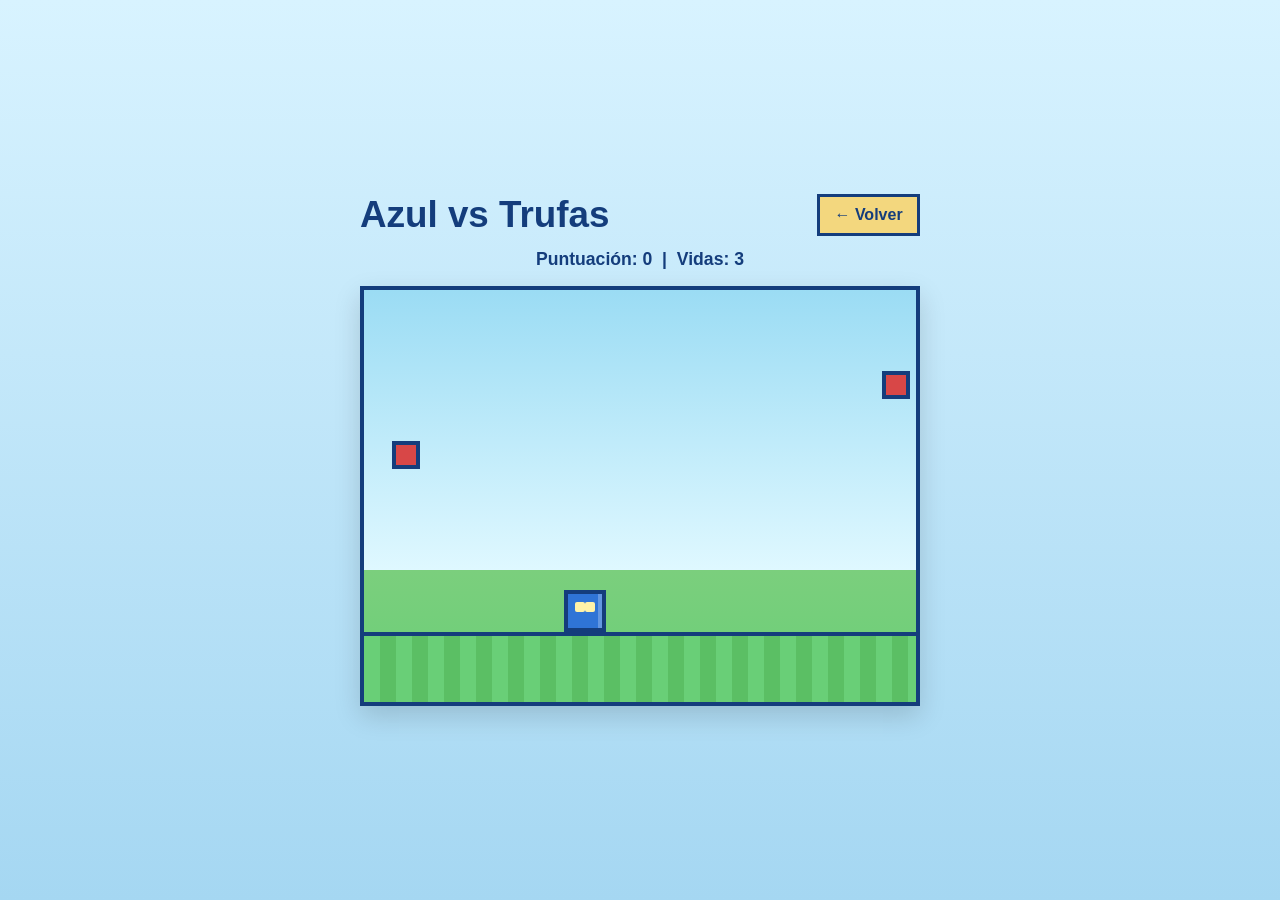
==== game.html @ b3052391 "Add downloadable pixel-art mini-game page for the story website" ====
<!doctype html>
<html lang="es">
<head>
  <meta charset="utf-8">
  <meta name="viewport" content="width=device-width, initial-scale=1">
  <title>Azul vs Trufas Malvadas</title>
  <style>
    :root {
      --sky: #9bdcf4;
      --sky2: #dff8ff;
      --grass: #7bcf7d;
      --blue: #2f74d6;
      --blue-dark: #143d7c;
      --gold: #f3d77e;
      --red: #d84747;
      --green: #5ccf6a;
      --text: #1e1d2f;
      --pixel: 4px;
    }

    * { box-sizing: border-box; }

    body {
      margin: 0;
      min-height: 100vh;
      display: grid;
      place-items: center;
      background: linear-gradient(180deg, #d8f3ff 0%, #a5d7f2 100%);
      font-family: Arial, Helvetica, sans-serif;
      color: var(--text);
    }

    .game-shell {
      width: min(560px, 92vw);
      text-align: center;
    }

    .topbar {
      display: flex;
      align-items: center;
      justify-content: space-between;
      gap: 1rem;
      margin-bottom: 0.8rem;
      flex-wrap: wrap;
    }

    h1 {
      margin: 0;
      font-size: clamp(1.5rem, 4vw, 2.3rem);
      color: var(--blue-dark);
    }

    .back-link {
      text-decoration: none;
      color: var(--blue-dark);
      font-weight: bold;
      border: 3px solid var(--blue-dark);
      background: var(--gold);
      padding: 0.55rem 0.9rem;
      display: inline-block;
    }

    .hud {
      font-size: 1.1rem;
      font-weight: 700;
      margin: 0.5rem 0 1rem;
      color: var(--blue-dark);
    }

    #game {
      position: relative;
      width: 100%;
      height: 420px;
      background: linear-gradient(180deg, var(--sky) 0%, var(--sky2) 68%, var(--grass) 68%, #69cf77 100%);
      border: 4px solid var(--blue-dark);
      overflow: hidden;
      image-rendering: pixelated;
      box-shadow: 0 10px 25px rgba(0,0,0,0.15);
    }

    .ground {
      position: absolute;
      left: 0;
      right: 0;
      bottom: 0;
      height: 70px;
      background: repeating-linear-gradient(
        90deg,
        #69cf77 0,
        #69cf77 16px,
        #5bbf64 16px,
        #5bbf64 32px
      );
      border-top: 4px solid var(--blue-dark);
    }

    .player {
      position: absolute;
      left: 200px;
      bottom: 70px;
      width: 42px;
      height: 42px;
      background: var(--blue);
      border: 4px solid var(--blue-dark);
      box-shadow: inset -4px 0 0 rgba(255,255,255,0.25);
      z-index: 3;
    }

    .player::before,
    .player::after {
      content: "";
      position: absolute;
      background: #fff2a8;
      width: 10px;
      height: 10px;
      top: 8px;
      border-radius: 2px;
    }

    .player::before { left: 7px; }
    .player::after { right: 7px; }

    .trufa {
      position: absolute;
      width: 28px;
      height: 28px;
      border: 4px solid var(--blue-dark);
      z-index: 2;
    }

    .trufa.buena {
      background: var(--green);
    }

    .trufa.mala {
      background: var(--red);
    }

    .game-over {
      position: absolute;
      inset: 0;
      display: none;
      place-items: center;
      background: rgba(0,0,0,0.45);
      z-index: 10;
      text-align: center;
      color: white;
      font-weight: 700;
      font-size: clamp(1.1rem, 3vw, 2rem);
    }

    .game-over.show {
      display: grid;
    }

    .game-over-box {
      background: rgba(20, 61, 124, 0.9);
      border: 4px solid #fff;
      padding: 1.2rem 1.5rem;
      box-shadow: 0 10px 20px rgba(0,0,0,0.2);
    }

    .game-over-box button {
      margin-top: 1rem;
      background: var(--gold);
      color: var(--blue-dark);
      border: 3px solid var(--blue-dark);
      font-size: 1rem;
      font-weight: 700;
      padding: 0.7rem 1rem;
      cursor: pointer;
    }

    @media (max-width: 520px) {
      .topbar {
        justify-content: center;
      }
      .back-link {
        width: 100%;
      }
    }
  </style>
</head>
<body>
  <div class="game-shell">
    <div class="topbar">
      <h1>Azul vs Trufas</h1>
      <a class="back-link" href="index.html">← Volver</a>
    </div>

    <div class="hud">
      Puntuación: <span id="score">0</span> &nbsp;|&nbsp; Vidas: <span id="lives">3</span>
    </div>

    <div id="game" aria-label="Juego Azul y trufas">
      <div class="player" id="player"></div>
      <div class="ground"></div>
      <div id="gameOver" class="game-over">
        <div class="game-over-box">
          <div>¡Game Over!</div>
          <div style="margin-top: 0.5rem;">Puntuación: <span id="finalScore">0</span></div>
          <button onclick="restartGame()">Jugar otra vez</button>
        </div>
      </div>
    </div>
  </div>

  <script>
    const game = document.getElementById('game');
    const player = document.getElementById('player');
    const scoreEl = document.getElementById('score');
    const livesEl = document.getElementById('lives');
    const gameOverEl = document.getElementById('gameOver');
    const finalScoreEl = document.getElementById('finalScore');

    let playerX = 200;
    let score = 0;
    let lives = 3;
    let gameRunning = true;
    let trufas = [];

    function updateHud() {
      scoreEl.textContent = score;
      livesEl.textContent = lives;
    }

    function movePlayer(direction) {
      if (!gameRunning) return;
      const step = 18;
      playerX += direction * step;
      const maxX = game.clientWidth - 42;
      if (playerX < 0) playerX = 0;
      if (playerX > maxX) playerX = maxX;
      player.style.left = playerX + 'px';
    }

    document.addEventListener('keydown', (event) => {
      const key = event.key.toLowerCase();
      if (key === 'a' || key === 'arrowleft') movePlayer(-1);
      if (key === 'd' || key === 'arrowright') movePlayer(1);
    });

    function createTrufa() {
      if (!gameRunning) return;
      const trufa = document.createElement('div');
      const buena = Math.random() < 0.6;
      trufa.className = `trufa ${buena ? 'buena' : 'mala'}`;
      const left = Math.random() * (game.clientWidth - 28);
      trufa.style.left = left + 'px';
      trufa.style.top = '0px';
      game.appendChild(trufa);

      trufas.push({
        el: trufa,
        x: left,
        y: 0,
        buena,
        speed: 2 + Math.random() * 2.2
      });
    }

    function checkCollision(trufa) {
      const playerLeft = playerX;
      const playerRight = playerX + 42;
      const playerTop = 350;
      const playerBottom = 420;

      const trufaLeft = trufa.x;
      const trufaRight = trufa.x + 28;
      const trufaTop = trufa.y;
      const trufaBottom = trufa.y + 28;

      return !(playerRight < trufaLeft || playerLeft > trufaRight || playerBottom < trufaTop || playerTop > trufaBottom);
    }

    function updateGame() {
      if (!gameRunning) return;

      for (let i = trufas.length - 1; i >= 0; i--) {
        const t = trufas[i];
        t.y += t.speed;
        t.el.style.top = t.y + 'px';

        if (checkCollision(t)) {
          if (t.buena) {
            score += 10;
          } else {
            lives -= 1;
            if (lives <= 0) {
              endGame();
              break;
            }
          }
          t.el.remove();
          trufas.splice(i, 1);
          updateHud();
          continue;
        }

        if (t.y > 420) {
          t.el.remove();
          trufas.splice(i, 1);
        }
      }

      requestAnimationFrame(updateGame);
    }

    function endGame() {
      gameRunning = false;
      finalScoreEl.textContent = score;
      gameOverEl.classList.add('show');
    }

    function restartGame() {
      score = 0;
      lives = 3;
      playerX = 200;
      gameRunning = true;
      trufas.forEach((t) => t.el.remove());
      trufas = [];
      gameOverEl.classList.remove('show');
      player.style.left = playerX + 'px';
      updateHud();
      requestAnimationFrame(updateGame);
    }

    function spawnLoop() {
      if (!gameRunning) return;
      createTrufa();
      setTimeout(spawnLoop, 700);
    }

    updateHud();
    player.style.left = playerX + 'px';
    restartGame();
    spawnLoop();
  </script>
</body>
</html>
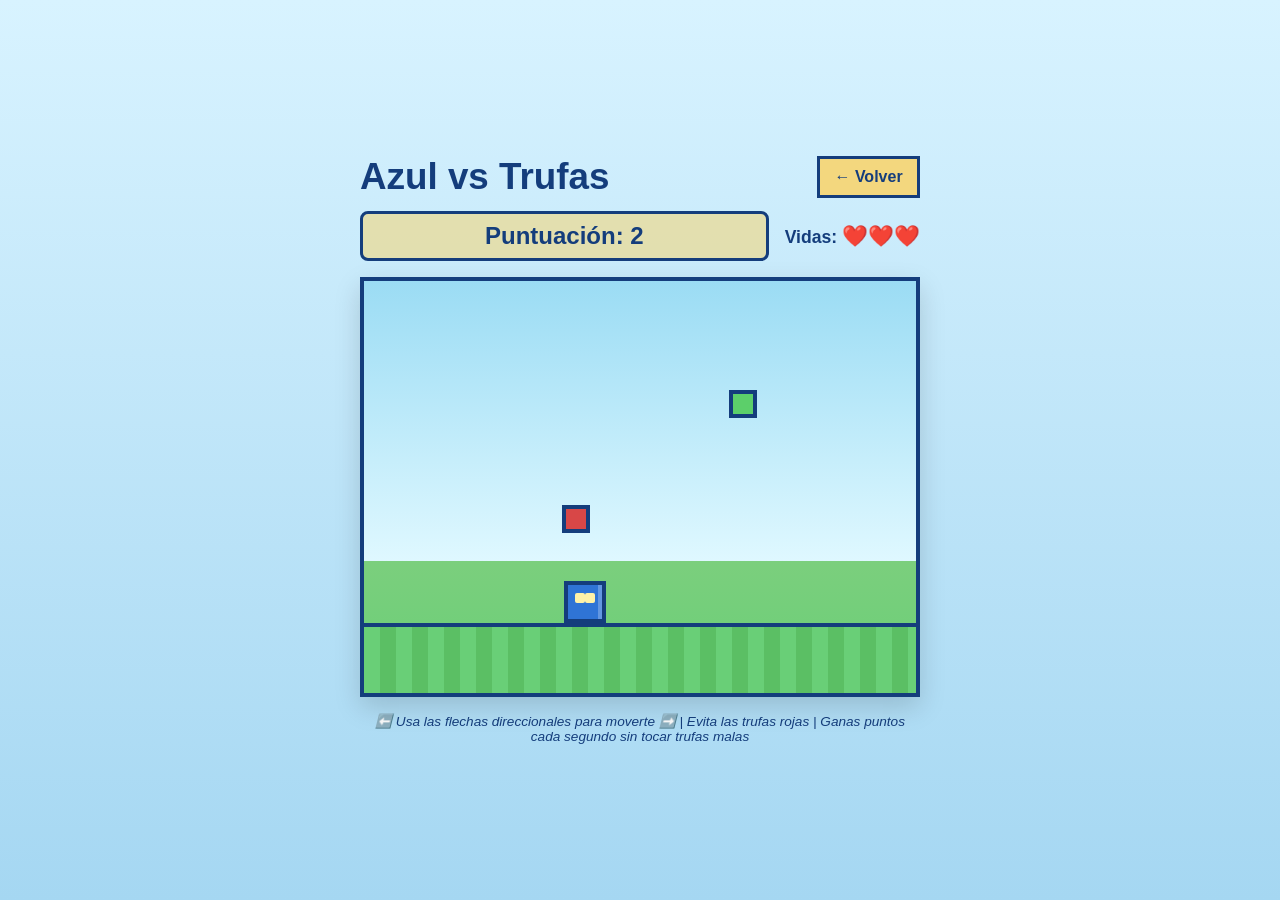
==== commit 25633008: "Update game: add arrow key controls, time-based scoring, and centered score display" ====
--- a/game.html
+++ b/game.html
@@ -15,7 +15,6 @@
       --red: #d84747;
       --green: #5ccf6a;
       --text: #1e1d2f;
-      --pixel: 4px;
     }
 
     * { box-sizing: border-box; }
@@ -61,10 +60,31 @@
     }
 
     .hud {
+      display: flex;
+      justify-content: space-around;
+      align-items: center;
       font-size: 1.1rem;
       font-weight: 700;
       margin: 0.5rem 0 1rem;
       color: var(--blue-dark);
+      gap: 1rem;
+      flex-wrap: wrap;
+    }
+
+    .score-center {
+      flex: 1;
+      text-align: center;
+      font-size: 1.5rem;
+      background: rgba(243, 215, 126, 0.6);
+      padding: 0.5rem 1rem;
+      border: 3px solid var(--blue-dark);
+      border-radius: 8px;
+      min-width: 150px;
+    }
+
+    .hud-side {
+      display: flex;
+      gap: 1rem;
     }
 
     #game {
@@ -104,6 +124,7 @@
       border: 4px solid var(--blue-dark);
       box-shadow: inset -4px 0 0 rgba(255,255,255,0.25);
       z-index: 3;
+      transition: left 0.08s linear;
     }
 
     .player::before,
@@ -171,11 +192,28 @@
       cursor: pointer;
     }
 
+    .lives-display {
+      font-size: 1.3rem;
+    }
+
+    .instructions {
+      font-size: 0.85rem;
+      color: var(--blue-dark);
+      margin-top: 1rem;
+      font-style: italic;
+    }
+
     @media (max-width: 520px) {
       .topbar {
         justify-content: center;
       }
       .back-link {
+        width: 100%;
+      }
+      .hud {
+        flex-direction: column;
+      }
+      .score-center {
         width: 100%;
       }
     }
@@ -189,7 +227,12 @@
     </div>
 
     <div class="hud">
-      Puntuación: <span id="score">0</span> &nbsp;|&nbsp; Vidas: <span id="lives">3</span>
+      <div class="score-center">
+        Puntuación: <span id="score">0</span>
+      </div>
+      <div class="hud-side">
+        <div>Vidas: <span class="lives-display" id="lives">❤️❤️❤️</span></div>
+      </div>
     </div>
 
     <div id="game" aria-label="Juego Azul y trufas">
@@ -198,10 +241,14 @@
       <div id="gameOver" class="game-over">
         <div class="game-over-box">
           <div>¡Game Over!</div>
-          <div style="margin-top: 0.5rem;">Puntuación: <span id="finalScore">0</span></div>
+          <div style="margin-top: 0.5rem;">Puntuación Final: <span id="finalScore">0</span></div>
           <button onclick="restartGame()">Jugar otra vez</button>
         </div>
       </div>
+    </div>
+
+    <div class="instructions">
+      ⬅️ Usa las flechas direccionales para moverte ➡️ | Evita las trufas rojas | Ganas puntos cada segundo sin tocar trufas malas
     </div>
   </div>
 
@@ -218,16 +265,28 @@
     let lives = 3;
     let gameRunning = true;
     let trufas = [];
+    let keysPressed = {};
 
     function updateHud() {
       scoreEl.textContent = score;
-      livesEl.textContent = lives;
-    }
-
-    function movePlayer(direction) {
+      const hearts = [];
+      for (let i = 0; i < lives; i++) {
+        hearts.push('❤️');
+      }
+      livesEl.textContent = hearts.length > 0 ? hearts.join('') : '💔';
+    }
+
+    function movePlayer() {
       if (!gameRunning) return;
       const step = 18;
-      playerX += direction * step;
+      
+      if (keysPressed['ArrowLeft']) {
+        playerX -= step;
+      }
+      if (keysPressed['ArrowRight']) {
+        playerX += step;
+      }
+
       const maxX = game.clientWidth - 42;
       if (playerX < 0) playerX = 0;
       if (playerX > maxX) playerX = maxX;
@@ -235,15 +294,29 @@
     }
 
     document.addEventListener('keydown', (event) => {
-      const key = event.key.toLowerCase();
-      if (key === 'a' || key === 'arrowleft') movePlayer(-1);
-      if (key === 'd' || key === 'arrowright') movePlayer(1);
+      if (event.key === 'ArrowLeft') {
+        keysPressed['ArrowLeft'] = true;
+        event.preventDefault();
+      }
+      if (event.key === 'ArrowRight') {
+        keysPressed['ArrowRight'] = true;
+        event.preventDefault();
+      }
+    });
+
+    document.addEventListener('keyup', (event) => {
+      if (event.key === 'ArrowLeft') {
+        keysPressed['ArrowLeft'] = false;
+      }
+      if (event.key === 'ArrowRight') {
+        keysPressed['ArrowRight'] = false;
+      }
     });
 
     function createTrufa() {
       if (!gameRunning) return;
       const trufa = document.createElement('div');
-      const buena = Math.random() < 0.6;
+      const buena = Math.random() < 0.35; // 65% malas, 35% buenas
       trufa.className = `trufa ${buena ? 'buena' : 'mala'}`;
       const left = Math.random() * (game.clientWidth - 28);
       trufa.style.left = left + 'px';
@@ -255,7 +328,7 @@
         x: left,
         y: 0,
         buena,
-        speed: 2 + Math.random() * 2.2
+        speed: 2.5 + Math.random() * 2
       });
     }
 
@@ -276,15 +349,15 @@
     function updateGame() {
       if (!gameRunning) return;
 
+      movePlayer();
+
       for (let i = trufas.length - 1; i >= 0; i--) {
         const t = trufas[i];
         t.y += t.speed;
         t.el.style.top = t.y + 'px';
 
         if (checkCollision(t)) {
-          if (t.buena) {
-            score += 10;
-          } else {
+          if (!t.buena) {
             lives -= 1;
             if (lives <= 0) {
               endGame();
@@ -306,6 +379,13 @@
       requestAnimationFrame(updateGame);
     }
 
+    function scoreIncrement() {
+      if (!gameRunning) return;
+      score += 1;
+      scoreEl.textContent = score;
+      setTimeout(scoreIncrement, 1000);
+    }
+
     function endGame() {
       gameRunning = false;
       finalScoreEl.textContent = score;
@@ -317,18 +397,20 @@
       lives = 3;
       playerX = 200;
       gameRunning = true;
+      keysPressed = {};
       trufas.forEach((t) => t.el.remove());
       trufas = [];
       gameOverEl.classList.remove('show');
       player.style.left = playerX + 'px';
       updateHud();
       requestAnimationFrame(updateGame);
+      scoreIncrement();
     }
 
     function spawnLoop() {
       if (!gameRunning) return;
       createTrufa();
-      setTimeout(spawnLoop, 700);
+      setTimeout(spawnLoop, 650);
     }
 
     updateHud();
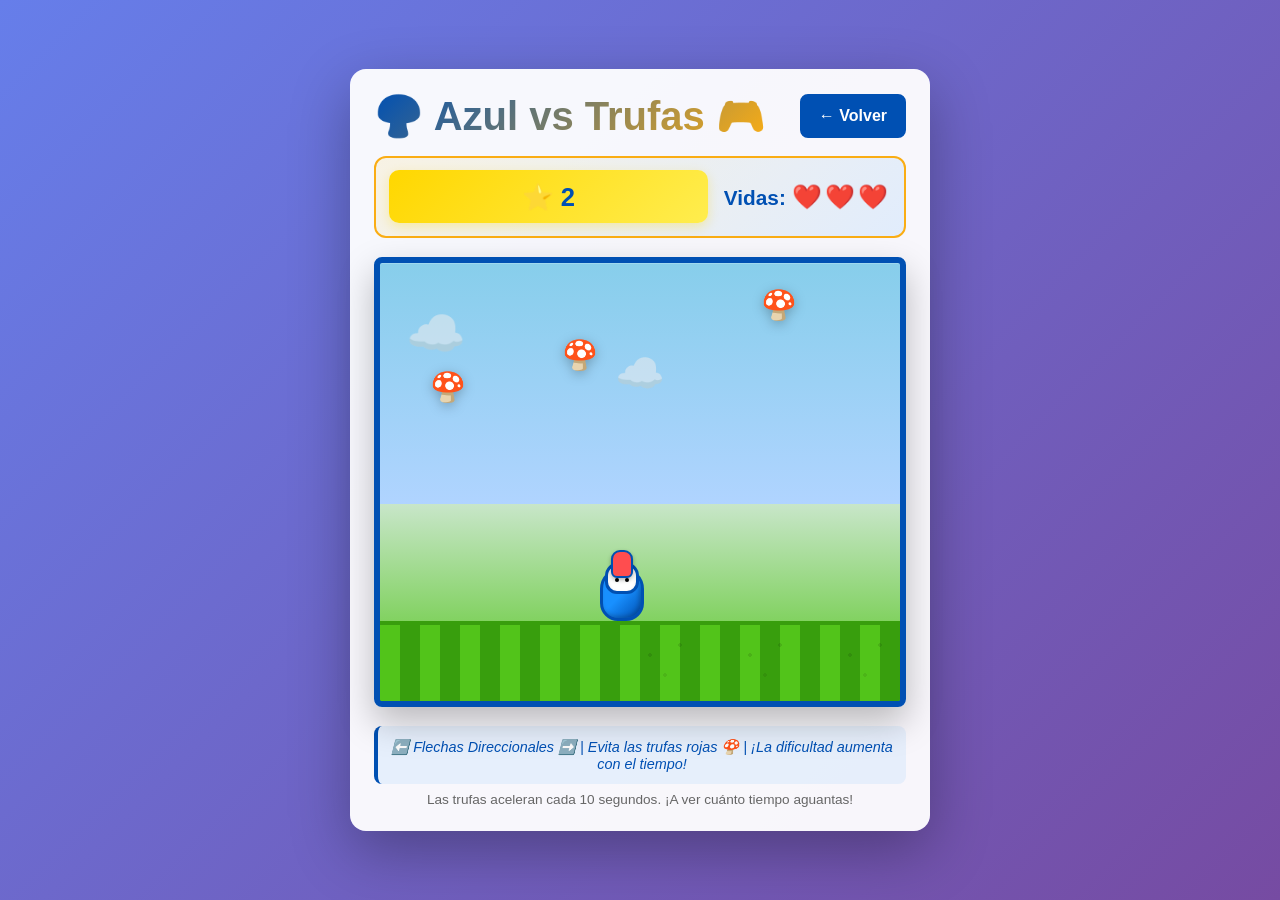
==== commit 13a3daca: "Add visual effects, progressive difficulty, better pixel art styling, and improved graphics" ====
--- a/game.html
+++ b/game.html
@@ -3,18 +3,20 @@
 <head>
   <meta charset="utf-8">
   <meta name="viewport" content="width=device-width, initial-scale=1">
-  <title>Azul vs Trufas Malvadas</title>
+  <title>Azul vs Trufas Malvadas 🎮</title>
   <style>
     :root {
-      --sky: #9bdcf4;
-      --sky2: #dff8ff;
-      --grass: #7bcf7d;
-      --blue: #2f74d6;
-      --blue-dark: #143d7c;
-      --gold: #f3d77e;
-      --red: #d84747;
-      --green: #5ccf6a;
-      --text: #1e1d2f;
+      --sky: #87ceeb;
+      --sky-dark: #4a90e2;
+      --grass: #52c41a;
+      --grass-dark: #389e0d;
+      --blue: #1890ff;
+      --blue-dark: #0050b3;
+      --gold: #faad14;
+      --red: #ff4d4f;
+      --green: #52c41a;
+      --text: #1a1a1a;
+      --white: #ffffff;
     }
 
     * { box-sizing: border-box; }
@@ -24,14 +26,18 @@
       min-height: 100vh;
       display: grid;
       place-items: center;
-      background: linear-gradient(180deg, #d8f3ff 0%, #a5d7f2 100%);
-      font-family: Arial, Helvetica, sans-serif;
+      background: linear-gradient(135deg, #667eea 0%, #764ba2 100%);
+      font-family: 'Arial', sans-serif;
       color: var(--text);
     }
 
     .game-shell {
-      width: min(560px, 92vw);
+      width: min(580px, 95vw);
       text-align: center;
+      background: rgba(255, 255, 255, 0.95);
+      padding: 1.5rem;
+      border-radius: 16px;
+      box-shadow: 0 20px 60px rgba(0, 0, 0, 0.3);
     }
 
     .topbar {
@@ -39,24 +45,35 @@
       align-items: center;
       justify-content: space-between;
       gap: 1rem;
-      margin-bottom: 0.8rem;
+      margin-bottom: 1rem;
       flex-wrap: wrap;
     }
 
     h1 {
       margin: 0;
-      font-size: clamp(1.5rem, 4vw, 2.3rem);
-      color: var(--blue-dark);
+      font-size: clamp(1.8rem, 5vw, 2.5rem);
+      background: linear-gradient(135deg, var(--blue-dark), var(--gold));
+      -webkit-background-clip: text;
+      -webkit-text-fill-color: transparent;
+      background-clip: text;
     }
 
     .back-link {
       text-decoration: none;
-      color: var(--blue-dark);
+      color: white;
       font-weight: bold;
       border: 3px solid var(--blue-dark);
+      background: var(--blue-dark);
+      padding: 0.6rem 1rem;
+      display: inline-block;
+      border-radius: 8px;
+      transition: all 0.3s;
+    }
+
+    .back-link:hover {
       background: var(--gold);
-      padding: 0.55rem 0.9rem;
-      display: inline-block;
+      color: var(--blue-dark);
+      border-color: var(--gold);
     }
 
     .hud {
@@ -65,37 +82,73 @@
       align-items: center;
       font-size: 1.1rem;
       font-weight: 700;
-      margin: 0.5rem 0 1rem;
+      margin: 0.8rem 0 1.2rem;
       color: var(--blue-dark);
       gap: 1rem;
       flex-wrap: wrap;
+      padding: 0.8rem;
+      background: linear-gradient(135deg, rgba(255, 193, 7, 0.1), rgba(24, 144, 255, 0.1));
+      border-radius: 12px;
+      border: 2px solid var(--gold);
     }
 
     .score-center {
       flex: 1;
       text-align: center;
-      font-size: 1.5rem;
-      background: rgba(243, 215, 126, 0.6);
-      padding: 0.5rem 1rem;
-      border: 3px solid var(--blue-dark);
-      border-radius: 8px;
-      min-width: 150px;
+      font-size: 1.6rem;
+      background: linear-gradient(135deg, #ffd700, #ffed4e);
+      padding: 0.7rem 1.2rem;
+      border-radius: 10px;
+      box-shadow: 0 4px 12px rgba(255, 215, 0, 0.3);
+      min-width: 160px;
+      color: var(--blue-dark);
+      font-weight: 800;
     }
 
     .hud-side {
       display: flex;
-      gap: 1rem;
+      gap: 1.5rem;
+      font-size: 1.3rem;
+    }
+
+    .lives-display {
+      font-size: 1.5rem;
+      letter-spacing: 0.2rem;
     }
 
     #game {
       position: relative;
       width: 100%;
-      height: 420px;
-      background: linear-gradient(180deg, var(--sky) 0%, var(--sky2) 68%, var(--grass) 68%, #69cf77 100%);
-      border: 4px solid var(--blue-dark);
+      height: 450px;
+      background: linear-gradient(180deg, var(--sky) 0%, #b0d4ff 55%, #c8e6c9 55%, var(--grass) 100%);
+      border: 6px solid var(--blue-dark);
       overflow: hidden;
       image-rendering: pixelated;
-      box-shadow: 0 10px 25px rgba(0,0,0,0.15);
+      image-rendering: crisp-edges;
+      box-shadow: 0 15px 35px rgba(0, 0, 0, 0.25), inset 0 1px 0 rgba(255, 255, 255, 0.2);
+      border-radius: 8px;
+    }
+
+    .clouds {
+      position: absolute;
+      top: 10%;
+      left: 5%;
+      font-size: 3rem;
+      opacity: 0.6;
+      animation: float 8s infinite ease-in-out;
+      z-index: 0;
+    }
+
+    .clouds:nth-child(2) {
+      top: 20%;
+      right: 5%;
+      animation: float 12s infinite ease-in-out;
+      font-size: 2.5rem;
+    }
+
+    @keyframes float {
+      0%, 100% { transform: translateY(0px); }
+      50% { transform: translateY(-20px); }
     }
 
     .ground {
@@ -103,58 +156,134 @@
       left: 0;
       right: 0;
       bottom: 0;
-      height: 70px;
+      height: 80px;
       background: repeating-linear-gradient(
         90deg,
-        #69cf77 0,
-        #69cf77 16px,
-        #5bbf64 16px,
-        #5bbf64 32px
+        var(--grass) 0,
+        var(--grass) 20px,
+        var(--grass-dark) 20px,
+        var(--grass-dark) 40px
       );
-      border-top: 4px solid var(--blue-dark);
+      border-top: 4px solid var(--grass-dark);
+      z-index: 1;
+    }
+
+    .ground::before {
+      content: "";
+      position: absolute;
+      width: 100%;
+      height: 100%;
+      background-image: 
+        radial-gradient(circle at 10% 30%, rgba(0, 0, 0, 0.1) 2px, transparent 2px),
+        radial-gradient(circle at 25% 50%, rgba(0, 0, 0, 0.08) 2px, transparent 2px),
+        radial-gradient(circle at 40% 20%, rgba(0, 0, 0, 0.1) 2px, transparent 2px);
+      background-size: 100px 100px;
     }
 
     .player {
       position: absolute;
-      left: 200px;
-      bottom: 70px;
-      width: 42px;
-      height: 42px;
-      background: var(--blue);
-      border: 4px solid var(--blue-dark);
-      box-shadow: inset -4px 0 0 rgba(255,255,255,0.25);
+      left: 220px;
+      bottom: 80px;
+      width: 44px;
+      height: 54px;
       z-index: 3;
-      transition: left 0.08s linear;
-    }
-
-    .player::before,
-    .player::after {
+      transition: left 0.06s linear;
+    }
+
+    .smurf {
+      width: 100%;
+      height: 100%;
+      position: relative;
+      background: linear-gradient(135deg, var(--blue) 0%, #1890ff 50%, #0050b3 100%);
+      border: 3px solid var(--blue-dark);
+      border-radius: 22px 22px 18px 18px;
+      box-shadow: inset -2px -2px 4px rgba(0, 0, 0, 0.2);
+    }
+
+    .smurf::before {
       content: "";
       position: absolute;
-      background: #fff2a8;
-      width: 10px;
-      height: 10px;
+      width: 28px;
+      height: 26px;
+      background: #fff;
+      border: 3px solid var(--blue-dark);
+      border-radius: 14px 14px 12px 12px;
+      top: -8px;
+      left: 50%;
+      transform: translateX(-50%);
+      box-shadow: inset 0 2px 4px rgba(0, 0, 0, 0.1);
+    }
+
+    .smurf::after {
+      content: "";
+      position: absolute;
+      width: 18px;
+      height: 24px;
+      background: var(--red);
+      border: 2px solid var(--blue-dark);
+      border-radius: 9px 9px 6px 6px;
+      top: -20px;
+      left: 50%;
+      transform: translateX(-50%);
+      box-shadow: 0 2px 4px rgba(0, 0, 0, 0.3);
+    }
+
+    .eyes {
+      position: absolute;
       top: 8px;
-      border-radius: 2px;
-    }
-
-    .player::before { left: 7px; }
-    .player::after { right: 7px; }
+      left: 50%;
+      transform: translateX(-50%);
+      width: 16px;
+      display: flex;
+      justify-content: space-around;
+      gap: 4px;
+    }
+
+    .eye {
+      width: 4px;
+      height: 4px;
+      background: #000;
+      border-radius: 50%;
+    }
 
     .trufa {
       position: absolute;
-      width: 28px;
-      height: 28px;
-      border: 4px solid var(--blue-dark);
+      width: 32px;
+      height: 32px;
       z-index: 2;
+      display: flex;
+      align-items: center;
+      justify-content: center;
+      font-size: 1.8rem;
+      filter: drop-shadow(0 3px 6px rgba(0, 0, 0, 0.25));
+    }
+
+    .trufa.mala {
+      color: #8B4513;
     }
 
     .trufa.buena {
-      background: var(--green);
-    }
-
-    .trufa.mala {
-      background: var(--red);
+      color: #556B2F;
+    }
+
+    .damage-effect {
+      position: absolute;
+      pointer-events: none;
+      z-index: 5;
+      font-weight: 800;
+      font-size: 1.5rem;
+      animation: damageFloat 0.8s ease-out forwards;
+    }
+
+    @keyframes damageFloat {
+      0% {
+        opacity: 1;
+        transform: translate(0, 0) scale(1);
+      }
+      100% {
+        opacity: 0;
+        transform: translate(0, -40px) scale(1.3);
+      }
     }
 
     .game-over {
@@ -162,12 +291,12 @@
       inset: 0;
       display: none;
       place-items: center;
-      background: rgba(0,0,0,0.45);
+      background: rgba(0, 0, 0, 0.6);
+      backdrop-filter: blur(4px);
       z-index: 10;
       text-align: center;
       color: white;
       font-weight: 700;
-      font-size: clamp(1.1rem, 3vw, 2rem);
     }
 
     .game-over.show {
@@ -175,46 +304,98 @@
     }
 
     .game-over-box {
-      background: rgba(20, 61, 124, 0.9);
-      border: 4px solid #fff;
-      padding: 1.2rem 1.5rem;
-      box-shadow: 0 10px 20px rgba(0,0,0,0.2);
+      background: linear-gradient(135deg, var(--blue-dark), #0a2f6a);
+      border: 6px solid var(--gold);
+      padding: 2rem 1.8rem;
+      box-shadow: 0 20px 60px rgba(0, 0, 0, 0.4);
+      border-radius: 16px;
+      animation: popIn 0.4s cubic-bezier(0.34, 1.56, 0.64, 1);
+    }
+
+    @keyframes popIn {
+      0% {
+        transform: scale(0.8);
+        opacity: 0;
+      }
+      100% {
+        transform: scale(1);
+        opacity: 1;
+      }
+    }
+
+    .game-over-box div:first-child {
+      font-size: 2.5rem;
+      margin-bottom: 0.8rem;
+      text-shadow: 0 4px 8px rgba(0, 0, 0, 0.3);
     }
 
     .game-over-box button {
-      margin-top: 1rem;
-      background: var(--gold);
+      margin-top: 1.2rem;
+      background: linear-gradient(135deg, var(--gold), #ffc53d);
       color: var(--blue-dark);
-      border: 3px solid var(--blue-dark);
-      font-size: 1rem;
-      font-weight: 700;
-      padding: 0.7rem 1rem;
+      border: 4px solid white;
+      font-size: 1.1rem;
+      font-weight: 800;
+      padding: 0.9rem 1.5rem;
       cursor: pointer;
-    }
-
-    .lives-display {
-      font-size: 1.3rem;
+      border-radius: 10px;
+      transition: all 0.3s;
+      box-shadow: 0 4px 12px rgba(250, 173, 20, 0.3);
+    }
+
+    .game-over-box button:hover {
+      transform: scale(1.05);
+      box-shadow: 0 6px 16px rgba(250, 173, 20, 0.5);
+    }
+
+    .game-over-box button:active {
+      transform: scale(0.95);
     }
 
     .instructions {
+      font-size: 0.9rem;
+      color: var(--blue-dark);
+      margin-top: 1.2rem;
+      font-style: italic;
+      padding: 0.8rem;
+      background: rgba(24, 144, 255, 0.08);
+      border-radius: 8px;
+      border-left: 4px solid var(--blue-dark);
+    }
+
+    .difficulty-info {
       font-size: 0.85rem;
-      color: var(--blue-dark);
-      margin-top: 1rem;
-      font-style: italic;
+      color: #666;
+      margin-top: 0.5rem;
     }
 
     @media (max-width: 520px) {
+      .game-shell {
+        padding: 1rem;
+      }
+
       .topbar {
         justify-content: center;
       }
+
       .back-link {
         width: 100%;
       }
+
       .hud {
         flex-direction: column;
       }
+
       .score-center {
         width: 100%;
+      }
+
+      #game {
+        height: 380px;
+      }
+
+      .hud-side {
+        gap: 2rem;
       }
     }
   </style>
@@ -222,13 +403,13 @@
 <body>
   <div class="game-shell">
     <div class="topbar">
-      <h1>Azul vs Trufas</h1>
+      <h1>🍄 Azul vs Trufas 🎮</h1>
       <a class="back-link" href="index.html">← Volver</a>
     </div>
 
     <div class="hud">
       <div class="score-center">
-        Puntuación: <span id="score">0</span>
+        ⭐ <span id="score">0</span>
       </div>
       <div class="hud-side">
         <div>Vidas: <span class="lives-display" id="lives">❤️❤️❤️</span></div>
@@ -236,20 +417,30 @@
     </div>
 
     <div id="game" aria-label="Juego Azul y trufas">
-      <div class="player" id="player"></div>
+      <div class="clouds">☁️</div>
+      <div class="clouds">☁️</div>
+      <div class="player" id="player">
+        <div class="smurf">
+          <div class="eyes">
+            <div class="eye"></div>
+            <div class="eye"></div>
+          </div>
+        </div>
+      </div>
       <div class="ground"></div>
       <div id="gameOver" class="game-over">
         <div class="game-over-box">
-          <div>¡Game Over!</div>
-          <div style="margin-top: 0.5rem;">Puntuación Final: <span id="finalScore">0</span></div>
+          <div>¡GAME OVER!</div>
+          <div>Puntuación Final: <span id="finalScore">0</span> ⭐</div>
           <button onclick="restartGame()">Jugar otra vez</button>
         </div>
       </div>
     </div>
 
     <div class="instructions">
-      ⬅️ Usa las flechas direccionales para moverte ➡️ | Evita las trufas rojas | Ganas puntos cada segundo sin tocar trufas malas
+      ⬅️ Flechas Direccionales ➡️ | Evita las trufas rojas 🍄 | ¡La dificultad aumenta con el tiempo!
     </div>
+    <div class="difficulty-info">Las trufas aceleran cada 10 segundos. ¡A ver cuánto tiempo aguantas!</div>
   </div>
 
   <script>
@@ -260,12 +451,14 @@
     const gameOverEl = document.getElementById('gameOver');
     const finalScoreEl = document.getElementById('finalScore');
 
-    let playerX = 200;
+    let playerX = 220;
     let score = 0;
     let lives = 3;
     let gameRunning = true;
+    let gameStartTime = Date.now();
     let trufas = [];
     let keysPressed = {};
+    let baseSpeed = 1.5;
 
     function updateHud() {
       scoreEl.textContent = score;
@@ -276,10 +469,16 @@
       livesEl.textContent = hearts.length > 0 ? hearts.join('') : '💔';
     }
 
+    function getCurrentSpeed() {
+      const elapsed = (Date.now() - gameStartTime) / 1000;
+      const speedMultiplier = 1 + Math.floor(elapsed / 10) * 0.25;
+      return baseSpeed * speedMultiplier;
+    }
+
     function movePlayer() {
       if (!gameRunning) return;
-      const step = 18;
-      
+      const step = 20;
+
       if (keysPressed['ArrowLeft']) {
         playerX -= step;
       }
@@ -287,7 +486,7 @@
         playerX += step;
       }
 
-      const maxX = game.clientWidth - 42;
+      const maxX = game.clientWidth - 44;
       if (playerX < 0) playerX = 0;
       if (playerX > maxX) playerX = maxX;
       player.style.left = playerX + 'px';
@@ -316,9 +515,10 @@
     function createTrufa() {
       if (!gameRunning) return;
       const trufa = document.createElement('div');
-      const buena = Math.random() < 0.35; // 65% malas, 35% buenas
-      trufa.className = `trufa ${buena ? 'buena' : 'mala'}`;
-      const left = Math.random() * (game.clientWidth - 28);
+      const mala = Math.random() < 0.7;
+      trufa.className = `trufa ${mala ? 'mala' : 'buena'}`;
+      trufa.textContent = mala ? '🍄' : '🍄';
+      const left = Math.random() * (game.clientWidth - 32);
       trufa.style.left = left + 'px';
       trufa.style.top = '0px';
       game.appendChild(trufa);
@@ -327,21 +527,32 @@
         el: trufa,
         x: left,
         y: 0,
-        buena,
-        speed: 2.5 + Math.random() * 2
+        mala,
+        speed: getCurrentSpeed() + (Math.random() * 1.5)
       });
+    }
+
+    function createDamageEffect(x, y) {
+      const effect = document.createElement('div');
+      effect.className = 'damage-effect';
+      effect.textContent = '💥';
+      effect.style.left = x + 'px';
+      effect.style.top = y + 'px';
+      game.appendChild(effect);
+
+      setTimeout(() => effect.remove(), 800);
     }
 
     function checkCollision(trufa) {
       const playerLeft = playerX;
-      const playerRight = playerX + 42;
+      const playerRight = playerX + 44;
       const playerTop = 350;
       const playerBottom = 420;
 
       const trufaLeft = trufa.x;
-      const trufaRight = trufa.x + 28;
+      const trufaRight = trufa.x + 32;
       const trufaTop = trufa.y;
-      const trufaBottom = trufa.y + 28;
+      const trufaBottom = trufa.y + 32;
 
       return !(playerRight < trufaLeft || playerLeft > trufaRight || playerBottom < trufaTop || playerTop > trufaBottom);
     }
@@ -357,7 +568,8 @@
         t.el.style.top = t.y + 'px';
 
         if (checkCollision(t)) {
-          if (!t.buena) {
+          createDamageEffect(playerX + 22, playerY + 300);
+          if (t.mala) {
             lives -= 1;
             if (lives <= 0) {
               endGame();
@@ -370,7 +582,7 @@
           continue;
         }
 
-        if (t.y > 420) {
+        if (t.y > game.clientHeight) {
           t.el.remove();
           trufas.splice(i, 1);
         }
@@ -395,8 +607,9 @@
     function restartGame() {
       score = 0;
       lives = 3;
-      playerX = 200;
+      playerX = 220;
       gameRunning = true;
+      gameStartTime = Date.now();
       keysPressed = {};
       trufas.forEach((t) => t.el.remove());
       trufas = [];
